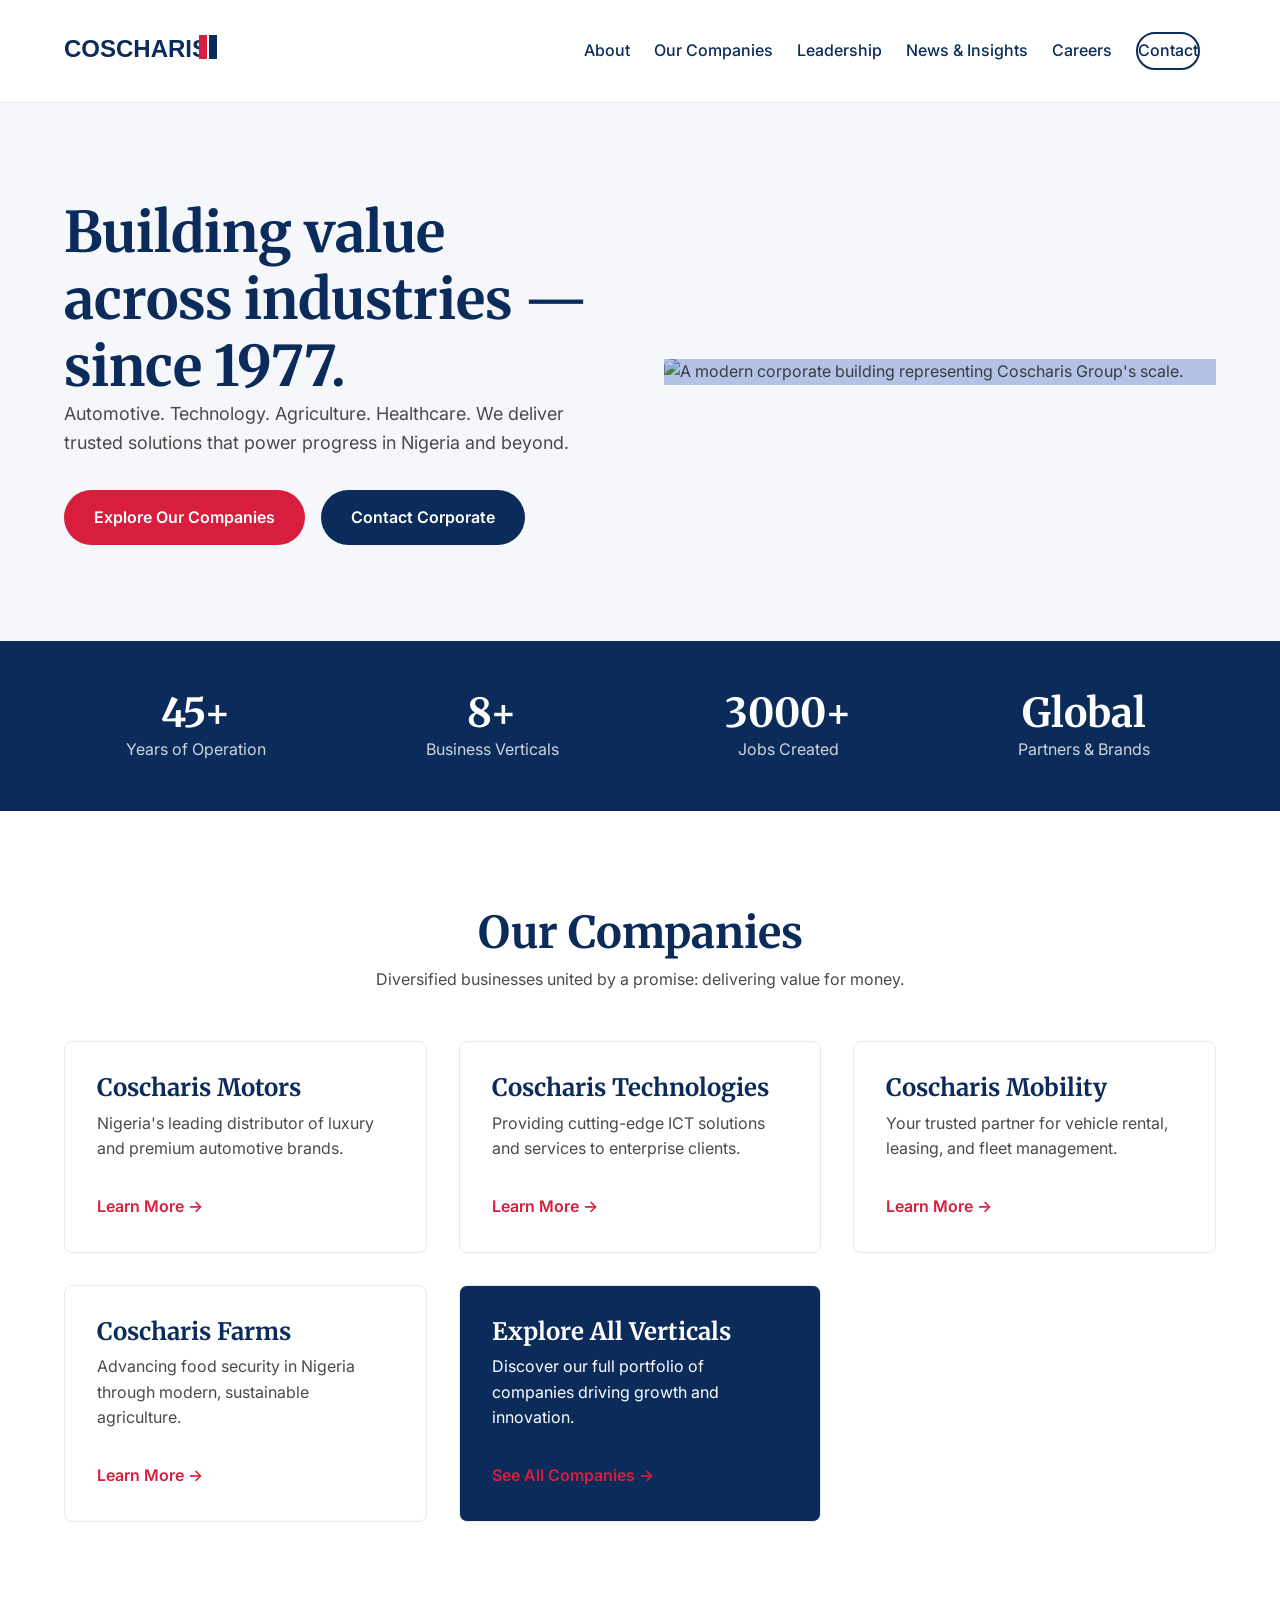
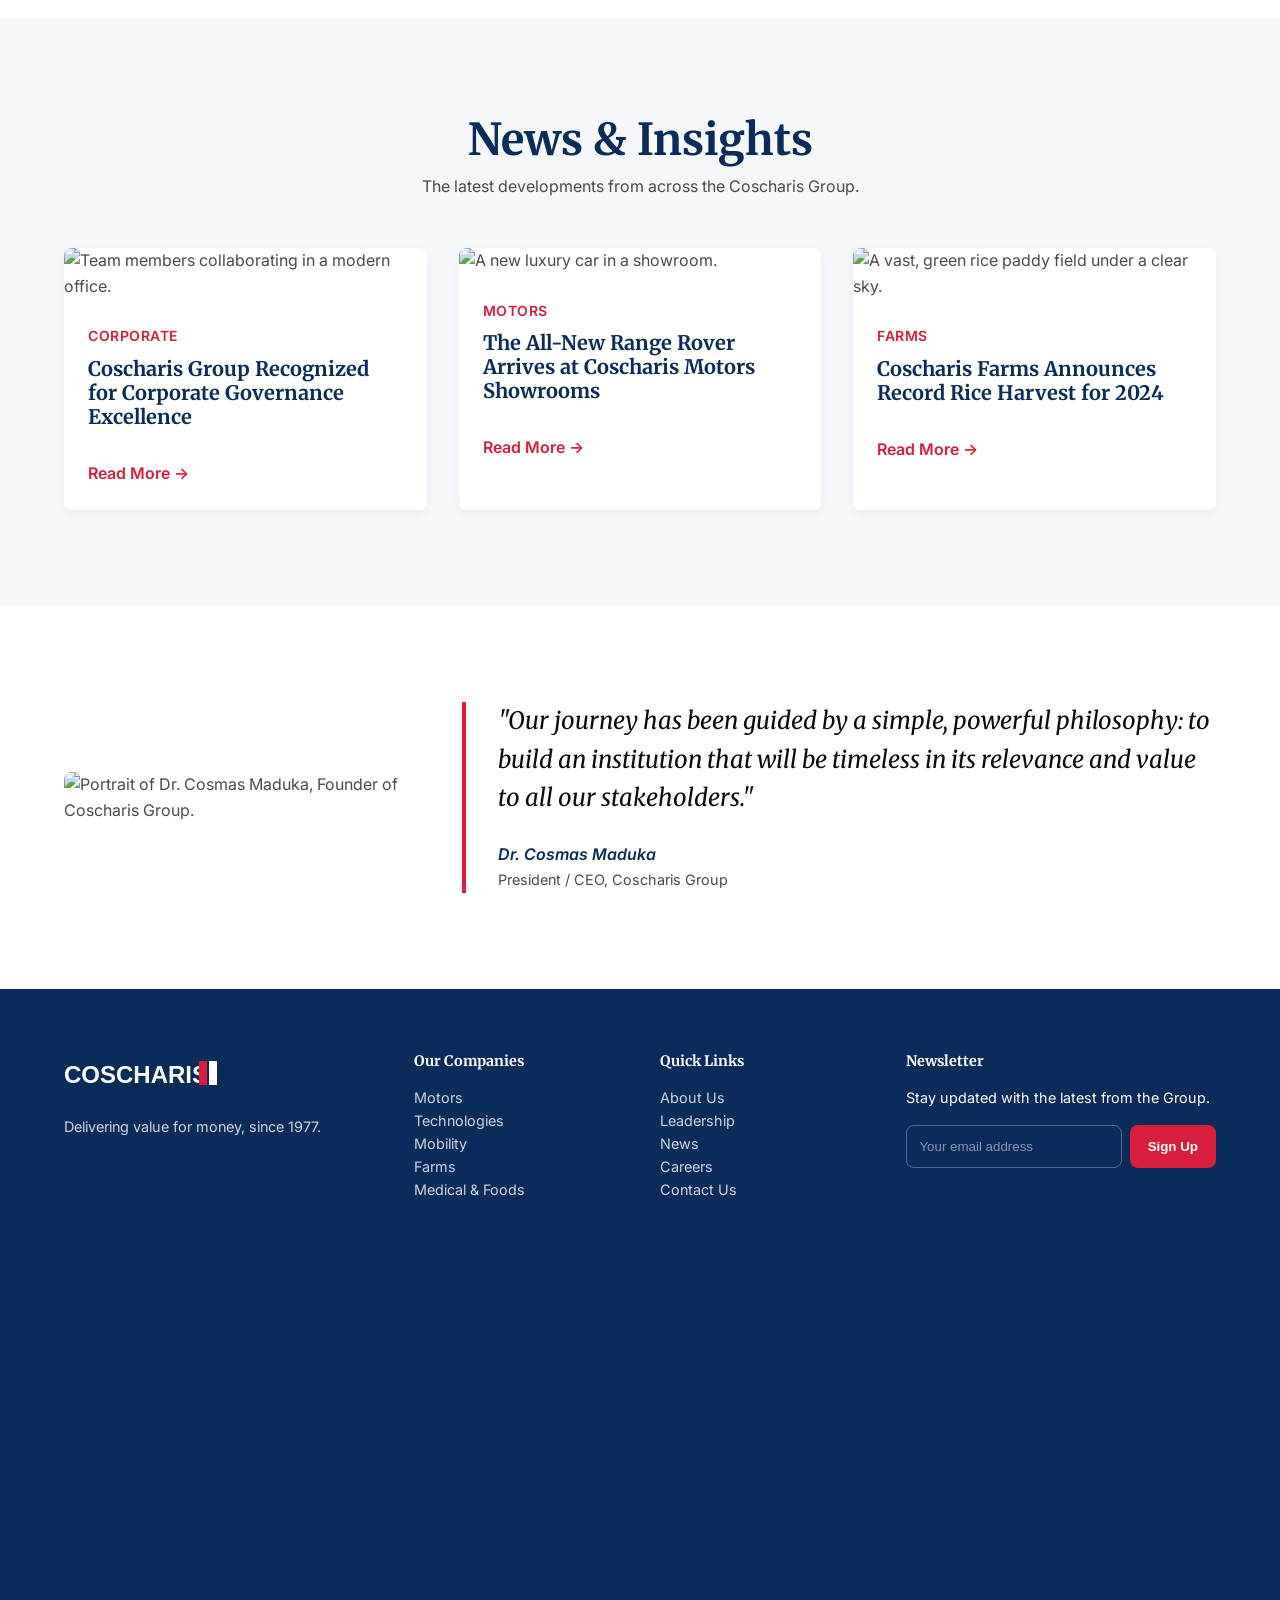
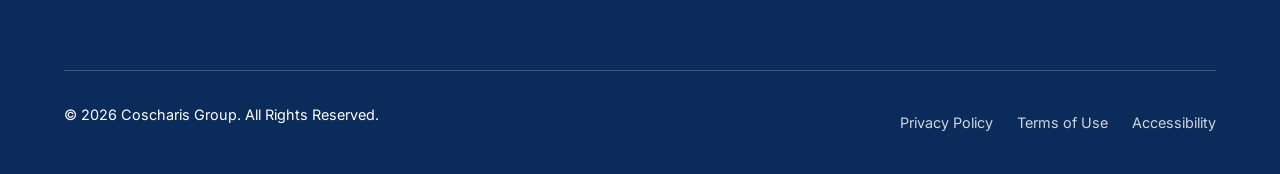
==== index.html @ 1e5e0624 "init" ====
<!DOCTYPE html>
<html lang="en">
<head>
    <meta charset="UTF-8">
    <meta name="viewport" content="width=device-width, initial-scale=1.0">
    <title>Coscharis Group | Value for Money Across Industries</title>
    <meta name="description" content="Coscharis Group is a leading Nigerian conglomerate with diversified interests in Automotive, Technology, Agriculture, and Healthcare, delivering trusted solutions that power progress since 1977.">
    <meta name="keywords" content="Coscharis, Coscharis Group, Nigeria, automotive, technology, agriculture, corporate, Dr. Cosmas Maduka">

    <!-- SEO & Social Media -->
    <meta property="og:title" content="Coscharis Group | Value for Money">
    <meta property="og:description" content="Discover how Coscharis Group powers progress in Nigeria and beyond through its diversified businesses.">
    <meta property="og:image" content="assets/images/social-share-image.jpg">
    <meta property="og:url" content="https://www.coscharisgroup.net">
    <meta name="twitter:card" content="summary_large_image">

    <!-- Fonts -->
    <link rel="preconnect" href="https://fonts.googleapis.com">
    <link rel="preconnect" href="https://fonts.gstatic.com" crossorigin>
    <link href="https://fonts.googleapis.com/css2?family=Merriweather:wght@700&family=Inter:wght@400;500;600&display=swap" rel="stylesheet">

    <!-- Stylesheet -->
    <link rel="stylesheet" href="assets/css/style.css">

    <!-- Favicon -->
    <link rel="icon" href="assets/images/favicon.ico" sizes="any">
    <link rel="icon" href="assets/images/favicon.svg" type="image/svg+xml">

</head>
<body>

    <a href="#main-content" class="skip-link">Skip to main content</a>

    <header class="site-header">
        <div class="container header-container">
            <a href="/" class="logo" aria-label="Coscharis Group Home">
                <!-- In a real project, use an SVG logo -->
                 <svg width="180" height="40" viewBox="0 0 180 40" fill="none" xmlns="http://www.w3.org/2000/svg">
                    <text x="0" y="30" font-family="Arial, sans-serif" font-size="24" font-weight="bold" fill="#0B2B5A">COSCHARIS</text>
                    <rect x="135" y="8" width="8" height="24" fill="#D81E3C"/>
                    <rect x="145" y="8" width="8" height="24" fill="#0B2B5A"/>
                </svg>
            </a>
            <nav class="main-nav" aria-label="Main navigation">
                <button class="menu-toggle" aria-expanded="false" aria-controls="main-nav-list">
                    <span class="sr-only">Menu</span>
                    <span class="hamburger-line"></span>
                    <span class="hamburger-line"></span>
                    <span class="hamburger-line"></span>
                </button>
                <ul id="main-nav-list">
                    <li><a href="about.html">About</a></li>
                    <li><a href="companies.html">Our Companies</a></li>
                    <li><a href="leadership.html">Leadership</a></li>
                    <li><a href="news.html">News & Insights</a></li>
                    <li><a href="careers.html">Careers</a></li>
                    <li><a href="contact.html" class="btn btn-secondary-outline">Contact</a></li>
                </ul>
            </nav>
        </div>
    </header>

    <main id="main-content">

        <!-- 1. Hero Section -->
        <section class="hero">
            <div class="container hero-grid">
                <div class="hero-content">
                    <h1 class="hero-headline">Building value across industries — since 1977.</h1>
                    <p class="hero-subheadline">Automotive. Technology. Agriculture. Healthcare. We deliver trusted solutions that power progress in Nigeria and beyond.</p>
                    <div class="hero-cta-group">
                        <a href="companies.html" class="btn btn-primary">Explore Our Companies</a>
                        <a href="contact.html" class="btn btn-secondary">Contact Corporate</a>
                    </div>
                </div>
                <div class="hero-image-wrapper">
                    <!-- Placeholder for professional photography. Duotone overlay applied via CSS -->
                    <img src="https://i.ibb.co/qL2bynVm/maxresdefault-16.jpg" alt="A modern corporate building representing Coscharis Group's scale.">
                </div>
            </div>
        </section>

        <!-- 2. Trust & Proof Section -->
        <section class="trust-proof">
            <div class="container grid-4-col">
                <div class="fact-item">
                    <h3>45+</h3>
                    <p>Years of Operation</p>
                </div>
                <div class="fact-item">
                    <h3>8+</h3>
                    <p>Business Verticals</p>
                </div>
                <div class="fact-item">
                    <h3>3000+</h3>
                    <p>Jobs Created</p>
                </div>
                <div class="fact-item">
                    <h3>Global</h3>
                    <p>Partners & Brands</p>
                </div>
            </div>
        </section>

        <!-- 3. Companies Overview -->
        <section class="section-padding">
            <div class="container">
                <div class="section-header">
                    <h2>Our Companies</h2>
                    <p>Diversified businesses united by a promise: delivering value for money.</p>
                </div>
                <div class="grid-3-col">
                    <article class="card">
                        <div class="card-content">
                            <h3 class="card-title">Coscharis Motors</h3>
                            <p>Nigeria's leading distributor of luxury and premium automotive brands.</p>
                            <a href="#" class="card-link">Learn More</a>
                        </div>
                    </article>
                    <article class="card">
                        <div class="card-content">
                            <h3 class="card-title">Coscharis Technologies</h3>
                            <p>Providing cutting-edge ICT solutions and services to enterprise clients.</p>
                            <a href="#" class="card-link">Learn More</a>
                        </div>
                    </article>
                    <article class="card">
                        <div class="card-content">
                            <h3 class="card-title">Coscharis Mobility</h3>
                            <p>Your trusted partner for vehicle rental, leasing, and fleet management.</p>
                            <a href="#" class="card-link">Learn More</a>
                        </div>
                    </article>
                    <article class="card">
                        <div class="card-content">
                            <h3 class="card-title">Coscharis Farms</h3>
                            <p>Advancing food security in Nigeria through modern, sustainable agriculture.</p>
                            <a href="#" class="card-link">Learn More</a>
                        </div>
                    </article>
                    <article class="card card-featured">
                        <div class="card-content">
                            <h3 class="card-title">Explore All Verticals</h3>
                            <p>Discover our full portfolio of companies driving growth and innovation.</p>
                            <a href="companies.html" class="card-link">See All Companies</a>
                        </div>
                    </article>
                </div>
            </div>
        </section>

        <!-- 4. Featured News -->
        <section class="section-padding bg-soft-gray">
             <div class="container">
                <div class="section-header">
                    <h2>News & Insights</h2>
                    <p>The latest developments from across the Coscharis Group.</p>
                </div>
                 <div class="grid-3-col">
                     <article class="news-card">
                         <img src="https://images.unsplash.com/photo-1521791136064-7986c2920216?q=80&w=2070&auto=format&fit=crop" alt="Team members collaborating in a modern office." class="news-card-image">
                         <div class="news-card-content">
                             <span class="news-card-category">Corporate</span>
                             <h3 class="news-card-title">Coscharis Group Recognized for Corporate Governance Excellence</h3>
                             <a href="#" class="card-link">Read More</a>
                         </div>
                     </article>
                     <article class="news-card">
                         <img src="https://images.unsplash.com/photo-1605559424843-9e4c228bf1c2?q=80&w=1964&auto=format&fit=crop" alt="A new luxury car in a showroom." class="news-card-image">
                         <div class="news-card-content">
                             <span class="news-card-category">Motors</span>
                             <h3 class="news-card-title">The All-New Range Rover Arrives at Coscharis Motors Showrooms</h3>
                             <a href="#" class="card-link">Read More</a>
                         </div>
                     </article>
                     <article class="news-card">
                         <img src="https://images.unsplash.com/photo-1518186213361-b18a38527345?q=80&w=2070&auto=format&fit=crop" alt="A vast, green rice paddy field under a clear sky." class="news-card-image">
                         <div class="news-card-content">
                             <span class="news-card-category">Farms</span>
                             <h3 class="news-card-title">Coscharis Farms Announces Record Rice Harvest for 2024</h3>
                             <a href="#" class="card-link">Read More</a>
                         </div>
                     </article>
                 </div>
            </div>
        </section>

        <!-- 5. Leadership Highlight -->
        <section class="section-padding">
            <div class="container leadership-highlight-grid">
                <div class="leadership-image-wrapper">
                    <img src="https://i.ibb.co/0R28PCZX/Cosmas-Maduka.jpg" alt="Portrait of Dr. Cosmas Maduka, Founder of Coscharis Group.">
                </div>
                <div class="leadership-quote">
                    <blockquote>
                        <p>"Our journey has been guided by a simple, powerful philosophy: to build an institution that will be timeless in its relevance and value to all our stakeholders."</p>
                        <footer>
                            <cite>Dr. Cosmas Maduka</cite>
                            <span>President / CEO, Coscharis Group</span>
                        </footer>
                    </blockquote>
                </div>
            </div>
        </section>

    </main>

    <footer class="site-footer-main">
        <div class="container">
            <div class="footer-grid">
                <div class="footer-col footer-col-brand">
                    <!-- Use white logo SVG here -->
                    <svg width="180" height="40" viewBox="0 0 180 40" fill="none" xmlns="http://www.w3.org/2000/svg">
                       <text x="0" y="30" font-family="Arial, sans-serif" font-size="24" font-weight="bold" fill="white">COSCHARIS</text>
                       <rect x="135" y="8" width="8" height="24" fill="#D81E3C"/>
                       <rect x="145" y="8" width="8" height="24" fill="white"/>
                    </svg>
                    <p>Delivering value for money, since 1977.</p>
                    <div class="social-links">
                        <a href="#" aria-label="LinkedIn"><svg>...</svg></a>
                        <a href="#" aria-label="Twitter"><svg>...</svg></a>
                        <a href="#" aria-label="Facebook"><svg>...</svg></a>
                    </div>
                </div>
                <div class="footer-col">
                    <h4>Our Companies</h4>
                    <ul>
                        <li><a href="#">Motors</a></li>
                        <li><a href="#">Technologies</a></li>
                        <li><a href="#">Mobility</a></li>
                        <li><a href="#">Farms</a></li>
                        <li><a href="#">Medical & Foods</a></li>
                    </ul>
                </div>
                <div class="footer-col">
                    <h4>Quick Links</h4>
                    <ul>
                        <li><a href="about.html">About Us</a></li>
                        <li><a href="leadership.html">Leadership</a></li>
                        <li><a href="news.html">News</a></li>
                        <li><a href="careers.html">Careers</a></li>
                        <li><a href="contact.html">Contact Us</a></li>
                    </ul>
                </div>
                <div class="footer-col">
                    <h4>Newsletter</h4>
                    <p>Stay updated with the latest from the Group.</p>
                    <form class="newsletter-form">
                        <label for="email-signup" class="sr-only">Email Address</label>
                        <input type="email" id="email-signup" placeholder="Your email address" required>
                        <button type="submit" class="btn btn-primary">Sign Up</button>
                    </form>
                </div>
            </div>
            <div class="footer-bottom">
                <p>&copy; <span id="year"></span> Coscharis Group. All Rights Reserved.</p>
                <ul>
                    <li><a href="#">Privacy Policy</a></li>
                    <li><a href="#">Terms of Use</a></li>
                    <li><a href="#">Accessibility</a></li>
                </ul>
            </div>
        </div>
    </footer>

    <script src="assets/js/main.js"></script>
</body>
</html>
---- assets/css/style.css ----
/*
 * Coscharis Group - Main Stylesheet
 * ---------------------------------
 *  1. Root & Variables
 *  2. Base & Typography
 *  3. Utility Classes
 *  4. Header & Navigation
 *  5. Hero Section
 *  6. Component Styles (Cards, Buttons, Forms)
 *  7. Page Sections
 *  8. Footer
 *  9. Accessibility & Animations
 * 10. Responsive Media Queries
*/

/* 1. Root & Variables */
:root {
    --color-navy: #0B2B5A;
    --color-royal-blue: #1E4DB7;
    --color-accent-red: #D81E3C;
    --color-dark: #0A0A0A;
    --color-body-text: #4A4A4A;
    --color-light: #FFFFFF;
    --color-soft-gray: #F5F7FA;
    --color-border: #EAEAEA;

    --font-heading: 'Merriweather', serif;
    --font-body: 'Inter', sans-serif;

    --container-width: 1200px;
    --spacing-unit: 1rem; /* 16px */
    
    --shadow-soft: 0 4px 12px rgba(0, 0, 0, 0.05);
    --shadow-lift: 0 8px 20px rgba(0, 0, 0, 0.1);
    --border-radius: 8px;
    --transition-fast: 200ms ease-in-out;
}

/* 2. Base & Typography */
*, *::before, *::after {
    box-sizing: border-box;
    margin: 0;
    padding: 0;
}

html {
    scroll-behavior: smooth;
    font-size: 100%; /* 16px */
}

body {
    font-family: var(--font-body);
    color: var(--color-body-text);
    background-color: var(--color-light);
    line-height: 1.6;
    -webkit-font-smoothing: antialiased;
    -moz-osx-font-smoothing: grayscale;
}

h1, h2, h3, h4, h5, h6 {
    font-family: var(--font-heading);
    color: var(--color-navy);
    line-height: 1.2;
    font-weight: 700;
}

h1 { font-size: clamp(2.5rem, 5vw, 3.5rem); } /* Responsive font size */
h2 { font-size: clamp(2rem, 4vw, 2.75rem); }
h3 { font-size: clamp(1.25rem, 3vw, 1.5rem); }

p { margin-bottom: var(--spacing-unit); }
a { color: var(--color-royal-blue); text-decoration: none; transition: color var(--transition-fast); }
a:hover { color: var(--color-accent-red); }
ul { list-style: none; }

/* 3. Utility Classes */
.container {
    width: 100%;
    max-width: var(--container-width);
    margin-left: auto;
    margin-right: auto;
    padding: 0 calc(var(--spacing-unit) * 1.5);
}
.sr-only {
    position: absolute;
    width: 1px;
    height: 1px;
    padding: 0;
    margin: -1px;
    overflow: hidden;
    clip: rect(0, 0, 0, 0);
    white-space: nowrap;
    border-width: 0;
}
.skip-link {
    position: absolute;
    top: -100px;
    left: 0;
    background: var(--color-navy);
    color: white;
    padding: 1rem;
    z-index: 1000;
    transition: top 0.3s;
}
.skip-link:focus {
    top: 0;
}
.section-padding { padding: clamp(4rem, 8vw, 6rem) 0; }
.bg-soft-gray { background-color: var(--color-soft-gray); }

.grid-2-col { display: grid; grid-template-columns: 1fr; gap: 2rem; }
.grid-3-col { display: grid; grid-template-columns: 1fr; gap: 2rem; }
.grid-4-col { display: grid; grid-template-columns: repeat(2, 1fr); gap: 2rem; }

@media (min-width: 768px) {
    .grid-2-col { grid-template-columns: repeat(2, 1fr); }
    .grid-3-col { grid-template-columns: repeat(3, 1fr); }
    .grid-4-col { grid-template-columns: repeat(4, 1fr); }
}


/* 4. Header & Navigation */
.site-header {
    background-color: var(--color-light);
    padding: var(--spacing-unit) 0;
    border-bottom: 1px solid var(--color-border);
    position: sticky;
    top: 0;
    z-index: 999;
}
.header-container {
    display: flex;
    justify-content: space-between;
    align-items: center;
}
.logo svg text { fill: var(--color-navy); }

.main-nav ul {
    display: none;
    flex-direction: column;
    position: absolute;
    top: 100%;
    left: 0;
    width: 100%;
    background-color: var(--color-light);
    border-bottom: 1px solid var(--color-border);
    padding: var(--spacing-unit);
}
.main-nav.nav-active ul { display: flex; }
.main-nav li { margin: 0.5rem 0; }
.main-nav a {
    font-weight: 500;
    color: var(--color-navy);
    padding: 0.5rem;
    display: block;
}
.menu-toggle {
    background: none;
    border: none;
    cursor: pointer;
    display: flex;
    flex-direction: column;
    gap: 5px;
    padding: 0.5rem;
}
.hamburger-line {
    width: 25px;
    height: 3px;
    background-color: var(--color-navy);
    transition: transform 0.3s, opacity 0.3s;
}

/* 5. Hero Section */
.hero {
    background-color: var(--color-soft-gray);
    padding: clamp(3rem, 10vw, 6rem) 0;
    overflow: hidden;
}
.hero-grid {
    display: grid;
    grid-template-columns: 1fr;
    gap: 3rem;
    align-items: center;
}
.hero-subheadline {
    font-size: 1.125rem;
    max-width: 55ch; /* Good line length for readability */
}
.hero-cta-group {
    margin-top: 2rem;
    display: flex;
    flex-wrap: wrap;
    gap: 1rem;
}
.hero-image-wrapper {
    position: relative;
}
.hero-image-wrapper::before { /* Duotone Overlay */
    content: '';
    position: absolute;
    top: 0; left: 0; right: 0; bottom: 0;
    background-color: var(--color-royal-blue);
    mix-blend-mode: multiply;
    opacity: 0.3;
}
.hero-image-wrapper img {
    width: 100%;
    height: auto;
    display: block;
    object-fit: cover;
    border-radius: var(--border-radius);
}

/* 6. Component Styles */
.btn {
    display: inline-block;
    padding: 0.8rem 1.75rem;
    border-radius: 50px; /* Pill shape */
    font-weight: 600;
    text-align: center;
    border: 2px solid transparent;
    transition: all var(--transition-fast);
}
.btn-primary {
    background-color: var(--color-accent-red);
    color: var(--color-light);
}
.btn-primary:hover {
    background-color: #b0122a;
    transform: translateY(-2px);
}
.btn-secondary {
    background-color: var(--color-navy);
    color: var(--color-light);
}
.btn-secondary:hover {
    background-color: var(--color-royal-blue);
    transform: translateY(-2px);
}
.btn-secondary-outline {
    border-color: var(--color-navy);
    color: var(--color-navy);
}
.btn-secondary-outline:hover {
    background-color: var(--color-navy);
    color: var(--color-light);
}

/* Cards */
.card {
    background: var(--color-light);
    border: 1px solid var(--color-border);
    border-radius: var(--border-radius);
    overflow: hidden;
    transition: transform var(--transition-fast), box-shadow var(--transition-fast);
}
.card:hover {
    transform: translateY(-5px);
    box-shadow: var(--shadow-lift);
}
.card-content { padding: 2rem; }
.card-title { margin-bottom: 0.5rem; }
.card-link {
    display: inline-block;
    margin-top: 1rem;
    font-weight: 600;
    color: var(--color-accent-red);
}
.card-link::after { content: ' →'; }
.card-featured {
    background-color: var(--color-navy);
    color: var(--color-light);
}
.card-featured .card-title, .card-featured .card-link { color: var(--color-light); }
.card-featured .card-link { color: var(--color-accent-red); }

/* News Card */
.news-card {
    background: var(--color-light);
    border-radius: var(--border-radius);
    box-shadow: var(--shadow-soft);
    overflow: hidden;
    transition: transform var(--transition-fast), box-shadow var(--transition-fast);
}
.news-card:hover {
    transform: translateY(-5px);
    box-shadow: var(--shadow-lift);
}
.news-card-image { width: 100%; height: 200px; object-fit: cover; }
.news-card-content { padding: 1.5rem; }
.news-card-category {
    font-size: 0.875rem;
    font-weight: 600;
    color: var(--color-accent-red);
    text-transform: uppercase;
    letter-spacing: 0.5px;
}
.news-card-title {
    font-size: 1.25rem;
    margin-top: 0.5rem;
    margin-bottom: 1rem;
}

/* 7. Page Sections */
.trust-proof {
    background-color: var(--color-navy);
    color: var(--color-light);
    padding: 3rem 0;
    text-align: center;
}
.fact-item h3 {
    font-size: 2.5rem;
    color: var(--color-light);
}
.fact-item p {
    font-size: 1rem;
    margin: 0;
    opacity: 0.8;
}

.section-header {
    text-align: center;
    margin-bottom: 3rem;
}
.section-header h2 { margin-bottom: 0.5rem; }
.section-header p { max-width: 60ch; margin-left: auto; margin-right: auto; }

.leadership-highlight-grid {
    display: grid;
    grid-template-columns: 1fr;
    gap: 3rem;
    align-items: center;
}
.leadership-image-wrapper img {
    width: 100%;
    border-radius: var(--border-radius);
    max-width: 400px;
    margin: 0 auto;
    display: block;
}
.leadership-quote blockquote {
    border-left: 4px solid var(--color-accent-red);
    padding-left: 2rem;
    font-style: italic;
}
.leadership-quote p {
    font-size: 1.5rem;
    font-family: var(--font-heading);
    color: var(--color-dark);
    margin-bottom: 1.5rem;
}
.leadership-quote footer {
    font-style: normal;
}
.leadership-quote cite {
    font-weight: 600;
    color: var(--color-navy);
    display: block;
}
.leadership-quote span {
    font-size: 0.9rem;
}


/* 8. Footer */
.site-footer-main {
    background-color: var(--color-navy);
    color: var(--color-light);
    padding: 4rem 0 2rem;
    font-size: 0.9rem;
}
.site-footer-main a { color: var(--color-light); opacity: 0.8; }
.site-footer-main a:hover { opacity: 1; color: var(--color-accent-red); }
.site-footer-main h4 { color: var(--color-light); margin-bottom: 1rem; }
.footer-grid {
    display: grid;
    grid-template-columns: 1fr;
    gap: 2.5rem;
    padding-bottom: 3rem;
    border-bottom: 1px solid rgba(255,255,255,0.2);
}
.footer-col-brand p { opacity: 0.8; margin-top: 1rem; }
.newsletter-form { display: flex; gap: 0.5rem; }
.newsletter-form input {
    flex-grow: 1;
    padding: 0.75rem;
    border: 1px solid rgba(255,255,255,0.3);
    background: transparent;
    color: var(--color-light);
    border-radius: var(--border-radius);
}
.newsletter-form input::placeholder { color: rgba(255,255,255,0.5); }
.newsletter-form .btn { padding: 0.75rem 1rem; border-radius: var(--border-radius); }
.footer-bottom {
    display: flex;
    flex-direction: column;
    align-items: center;
    text-align: center;
    padding-top: 2rem;
    gap: 1rem;
}
.footer-bottom ul { display: flex; gap: 1.5rem; }

/* 7.5 Subpage & Companies Page Styles (NEW) */
.hero-subpage {
    background-color: var(--color-soft-gray);
    padding: clamp(3rem, 6vw, 4rem) 0;
    text-align: center;
    border-bottom: 1px solid var(--color-border);
}
.hero-subpage h1 {
    color: var(--color-navy);
}
.hero-subpage .subpage-intro {
    font-size: 1.125rem;
    color: var(--color-body-text);
    max-width: 65ch;
    margin: 1rem auto 0;
}

.main-nav a[aria-current="page"] {
    font-weight: 700;
    color: var(--color-accent-red);
    border-bottom: 2px solid var(--color-accent-red);
}

.companies-grid {
    display: grid;
    grid-template-columns: 1fr;
    gap: 2rem;
}

.company-card {
    position: relative;
    display: flex;
    flex-direction: column;
    justify-content: flex-end; /* Aligns content to the bottom */
    min-height: 400px;
    padding: 2rem;
    border-radius: var(--border-radius);
    background-size: cover;
    background-position: center;
    overflow: hidden;
    color: var(--color-light);
    box-shadow: var(--shadow-soft);
    transition: transform var(--transition-fast), box-shadow var(--transition-fast);
}

.company-card:hover {
    transform: translateY(-8px);
    box-shadow: var(--shadow-lift);
}

/* Gradient overlay for text readability */
.company-card::before {
    content: '';
    position: absolute;
    top: 0;
    left: 0;
    right: 0;
    bottom: 0;
    background: linear-gradient(180deg, rgba(11, 43, 90, 0.1) 0%, rgba(11, 43, 90, 0.85) 100%);
    transition: background var(--transition-fast);
}

.company-card:hover::before {
    background: linear-gradient(180deg, rgba(11, 43, 90, 0) 0%, rgba(11, 43, 90, 0.9) 100%);
}

/* This makes the entire card a clickable link for accessibility and UX */
.company-card-link-overlay {
    position: static;
    color: inherit;
    text-decoration: none;
}
.company-card-link-overlay::after {
    content: '';
    position: absolute;
    top: 0; left: 0; right: 0; bottom: 0;
    cursor: pointer;
}

.company-card-content {
    position: relative; /* To ensure it's above the overlay */
    z-index: 2;
}

.company-card h3 {
    color: var(--color-light);
    font-size: clamp(1.5rem, 3vw, 1.75rem);
}

.company-card p {
    margin-bottom: 1.5rem;
    opacity: 0.9;
}

.company-card .card-link {
    color: var(--color-light);
    font-weight: 600;
    text-decoration: underline;
    text-decoration-color: var(--color-accent-red);
    text-underline-offset: 4px;
}
.company-card:hover .card-link {
    color: var(--color-accent-red);
    text-decoration-color: var(--color-light);
}

.grid-2-col-asymmetric {
    display: grid;
    grid-template-columns: 1fr;
    gap: 3rem;
    align-items: center;
}

.profile-image-feature img {
    width: 100%;
    height: auto;
    display: block;
    border-radius: var(--border-radius);
    box-shadow: var(--shadow-soft);
}

.profile-text h2 {
    margin-bottom: 1.5rem;
}

.profile-text p {
    font-size: 1.1rem;
    line-height: 1.7;
}

/* Vision & Mission Section */
.vision-mission-grid {
    display: grid;
    grid-template-columns: 1fr;
    gap: 3rem;
}

.vision-mission-item {
    text-align: center;
}

.vm-icon {
    display: inline-flex;
    justify-content: center;
    align-items: center;
    width: 80px;
    height: 80px;
    background-color: var(--color-light);
    border-radius: 50%;
    margin-bottom: 1.5rem;
    box-shadow: var(--shadow-soft);
}

.vm-icon svg {
    color: var(--color-accent-red);
    width: 40px;
    height: 40px;
}

.vision-mission-item h3 {
    margin-bottom: 0.5rem;
}

/* Brand Promise Block */
.brand-promise-block {
    text-align: center;
    max-width: 800px;
    margin: 0 auto;
    padding: 3rem;
    background-color: var(--color-navy);
    color: var(--color-light);
    border-radius: var(--border-radius);
}

.brand-promise-block h2 {
    color: var(--color-light);
    opacity: 0.8;
}

.brand-promise-block blockquote {
    font-family: var(--font-heading);
    font-size: clamp(2.5rem, 5vw, 4rem);
    color: var(--color-light);
    margin: 1rem 0 2rem;
    line-height: 1.1;
    border: none;
    padding: 0;
}

.brand-promise-block p {
    font-size: 1.1rem;
    opacity: 0.9;
    margin: 0;
}

.contact-grid {
    display: grid;
    grid-template-columns: 1fr;
    gap: 4rem;
}

.contact-details h2, .contact-form-wrapper h2 {
    margin-bottom: 1.5rem;
}
.contact-details p {
    margin-bottom: 1rem;
}

/* Subsidiary Selector & Info Blocks */
.subsidiary-info {
    display: none; /* Hidden by default */
    padding: 1.5rem;
    margin-top: 1.5rem;
    border: 1px solid var(--color-border);
    border-radius: var(--border-radius);
    background-color: var(--color-soft-gray);
}
.subsidiary-info.active {
    display: block; /* Shown when active */
}
.subsidiary-info h3 {
    margin-top: 0;
    margin-bottom: 1rem;
}
.subsidiary-info p {
    margin-bottom: 0.5rem;
}
.subsidiary-info p:last-child {
    margin-bottom: 0;
}

/* Form Styling */
.form-group {
    margin-bottom: 1.5rem;
}
.form-control {
    width: 100%;
    padding: 0.8rem 1rem;
    border: 1px solid #ccc;
    border-radius: var(--border-radius);
    font-size: 1rem;
    font-family: var(--font-body);
    transition: border-color var(--transition-fast), box-shadow var(--transition-fast);
}
.form-control:focus {
    border-color: var(--color-royal-blue);
    box-shadow: 0 0 0 3px rgba(30, 77, 183, 0.2);
    outline: none;
}
.contact-form label {
    display: block;
    font-weight: 500;
    margin-bottom: 0.5rem;
    color: var(--color-navy);
}
.btn-full {
    width: 100%;
}

/* Honeypot field for spam protection */
.honeypot {
    position: absolute;
    left: -5000px;
    visibility: hidden;
}

/* Form Status Message */
.form-status-message {
    margin-bottom: 1rem;
    padding: 1rem;
    border-radius: var(--border-radius);
    display: none; /* Hidden by default */
}
.form-status-message.success {
    display: block;
    background-color: #e6f9f0;
    color: #0d6837;
    border: 1px solid #b7e4ca;
}
.form-status-message.error {
    display: block;
    background-color: #fdecea;
    color: #a31623;
    border: 1px solid #f8c9cf;
}


/* Map Embed */
.map-embed {
    margin-top: 2.5rem;
    border-radius: var(--border-radius);
    overflow: hidden;
    position: relative;
    width: 100%;
    height: 350px;
}
.map-embed iframe {
    position: absolute;
    top: 0;
    left: 0;
    width: 100%;
    height: 100%;
}

.founder-highlight .profile-text {
    align-self: center;
}
.founder-highlight .profile-image-feature img {
    max-width: 450px;
    margin: 0 auto;
    display: block;
}

/* Reusable Title Span */
.leadership-title {
    display: block;
    font-weight: 600;
    color: var(--color-accent-red);
    margin-bottom: 0.25rem;
    font-size: 0.9rem;
    text-transform: uppercase;
    letter-spacing: 0.5px;
}

/* Leadership Grid */
.leadership-grid {
    display: grid;
    grid-template-columns: 1fr;
    gap: 2rem;
}

/* Leadership Profile Card */
.leadership-card {
    background: var(--color-light);
    border-radius: var(--border-radius);
    box-shadow: var(--shadow-soft);
    text-align: center;
    overflow: hidden;
    transition: transform var(--transition-fast), box-shadow var(--transition-fast);
}
.leadership-card:hover {
    transform: translateY(-5px);
    box-shadow: var(--shadow-lift);
}
.leadership-card-photo {
    width: 100%;
    height: 280px;
    object-fit: cover;
    object-position: center top; /* Good for portraits */
}
.leadership-card-info {
    padding: 1.5rem;
}
.leadership-card-info h3 {
    margin: 0.5rem 0 0.25rem;
}
.leadership-card-info p {
    font-size: 0.95rem;
    color: var(--color-body-text);
    margin-top: 1rem;
    margin-bottom: 0;
}
.leadership-card-social {
    display: inline-block;
    margin-top: 1rem;
    color: var(--color-navy);
}
.leadership-card-social:hover {
    color: var(--color-royal-blue);
}

/* Governance CTA Block */
.governance-cta {
    text-align: center;
    padding: 3rem;
    border: 1px solid var(--color-border);
    border-radius: var(--border-radius);
    max-width: 800px;
    margin: 0 auto;
}
.governance-cta h3 {
    margin-bottom: 1rem;
}
.governance-cta .btn {
    margin-top: 1.5rem;
}

.news-grid {
    display: grid;
    grid-template-columns: 1fr;
    gap: 2rem;
}

/* Featured Article Style */
.featured-article {
    /* The featured article will span full width on mobile and top of the grid on desktop */
}
.featured-article .news-card-image {
    height: 350px; /* Taller image for featured post */
}
.featured-article .news-card-title {
    font-size: clamp(1.5rem, 4vw, 2rem);
}
.news-card-excerpt {
    display: none; /* Hidden on normal cards */
    margin-top: 1rem;
    color: var(--color-body-text);
}
.featured-article .news-card-excerpt {
    display: block; /* Shown only on featured card */
}

/* Make news cards visible or hidden for filtering */
.news-card.hidden {
    display: none;
}

/* 9. Accessibility & Animations */
:focus-visible {
    outline: 3px solid var(--color-royal-blue);
    outline-offset: 3px;
    border-radius: 2px;
}
@media (prefers-reduced-motion: reduce) {
  *, *::before, *::after {
    animation-duration: 0.01ms !important;
    animation-iteration-count: 1 !important;
    transition-duration: 0.01ms !important;
    scroll-behavior: auto !important;
  }
}

/* 10. Responsive Media Queries */
@media (min-width: 768px) {
    .menu-toggle { display: none; }
    .main-nav ul {
        display: flex;
        flex-direction: row;
        position: static;
        width: auto;
        background: none;
        border: none;
        gap: 1.5rem;
        align-items: center;
    }
    .main-nav li { margin: 0; }
    .main-nav a { padding: 0.25rem 0; }
    
    .hero-grid { grid-template-columns: 1fr 1fr; }
    .leadership-highlight-grid { grid-template-columns: 350px 1fr; }
    .footer-grid { grid-template-columns: 2fr repeat(3, 1fr); }
    .footer-bottom { flex-direction: row; justify-content: space-between; }
}

@media (min-width: 1024px) {
    .grid-3-col { grid-template-columns: repeat(3, 1fr); }
    .footer-grid { grid-template-columns: 1.5fr 1fr 1fr 1.5fr; }
}

@media (min-width: 768px) {
    /* ... (existing styles) ... */
    .companies-grid {
        grid-template-columns: repeat(2, 1fr);
    }
    .main-nav a[aria-current="page"] {
        padding-bottom: 0.5rem;
    }
}

@media (min-width: 1024px) {
    /* ... (existing styles) ... */
    .companies-grid {
        grid-template-columns: repeat(3, 1fr);
    }
}

@media (min-width: 768px) {
    /* ... (existing styles) ... */
    .grid-2-col-asymmetric {
        grid-template-columns: 2fr 3fr; /* Asymmetric ratio */
    }
    
    .vision-mission-grid {
        grid-template-columns: repeat(2, 1fr);
        gap: 4rem;
    }
}

@media (min-width: 992px) { /* Use a larger breakpoint for this layout */
    /* ... (existing styles in other breakpoints) ... */
    .contact-grid {
        grid-template-columns: 1fr 1fr;
        gap: 5rem;
    }
}

@media (min-width: 576px) {
    .leadership-grid {
        grid-template-columns: repeat(2, 1fr);
    }
}


@media (min-width: 992px) {
    /* ... (existing styles) ... */
    .leadership-grid {
        grid-template-columns: repeat(3, 1fr);
    }
}

@media (min-width: 768px) {
    /* ... (existing styles) ... */

    .news-grid {
        grid-template-columns: repeat(2, 1fr);
    }
    .featured-article {
        grid-column: 1 / -1; /* Span full width of the grid */
        display: grid;
        grid-template-columns: 1fr 1fr; /* Image left, text right */
        gap: 2rem;
        align-items: center;
    }
    .featured-article .news-card-image {
        height: 100%;
        min-height: 400px;
    }
}

@media (min-width: 1024px) {
    /* ... (existing styles) ... */
    .news-grid {
        grid-template-columns: repeat(3, 1fr);
    }
}
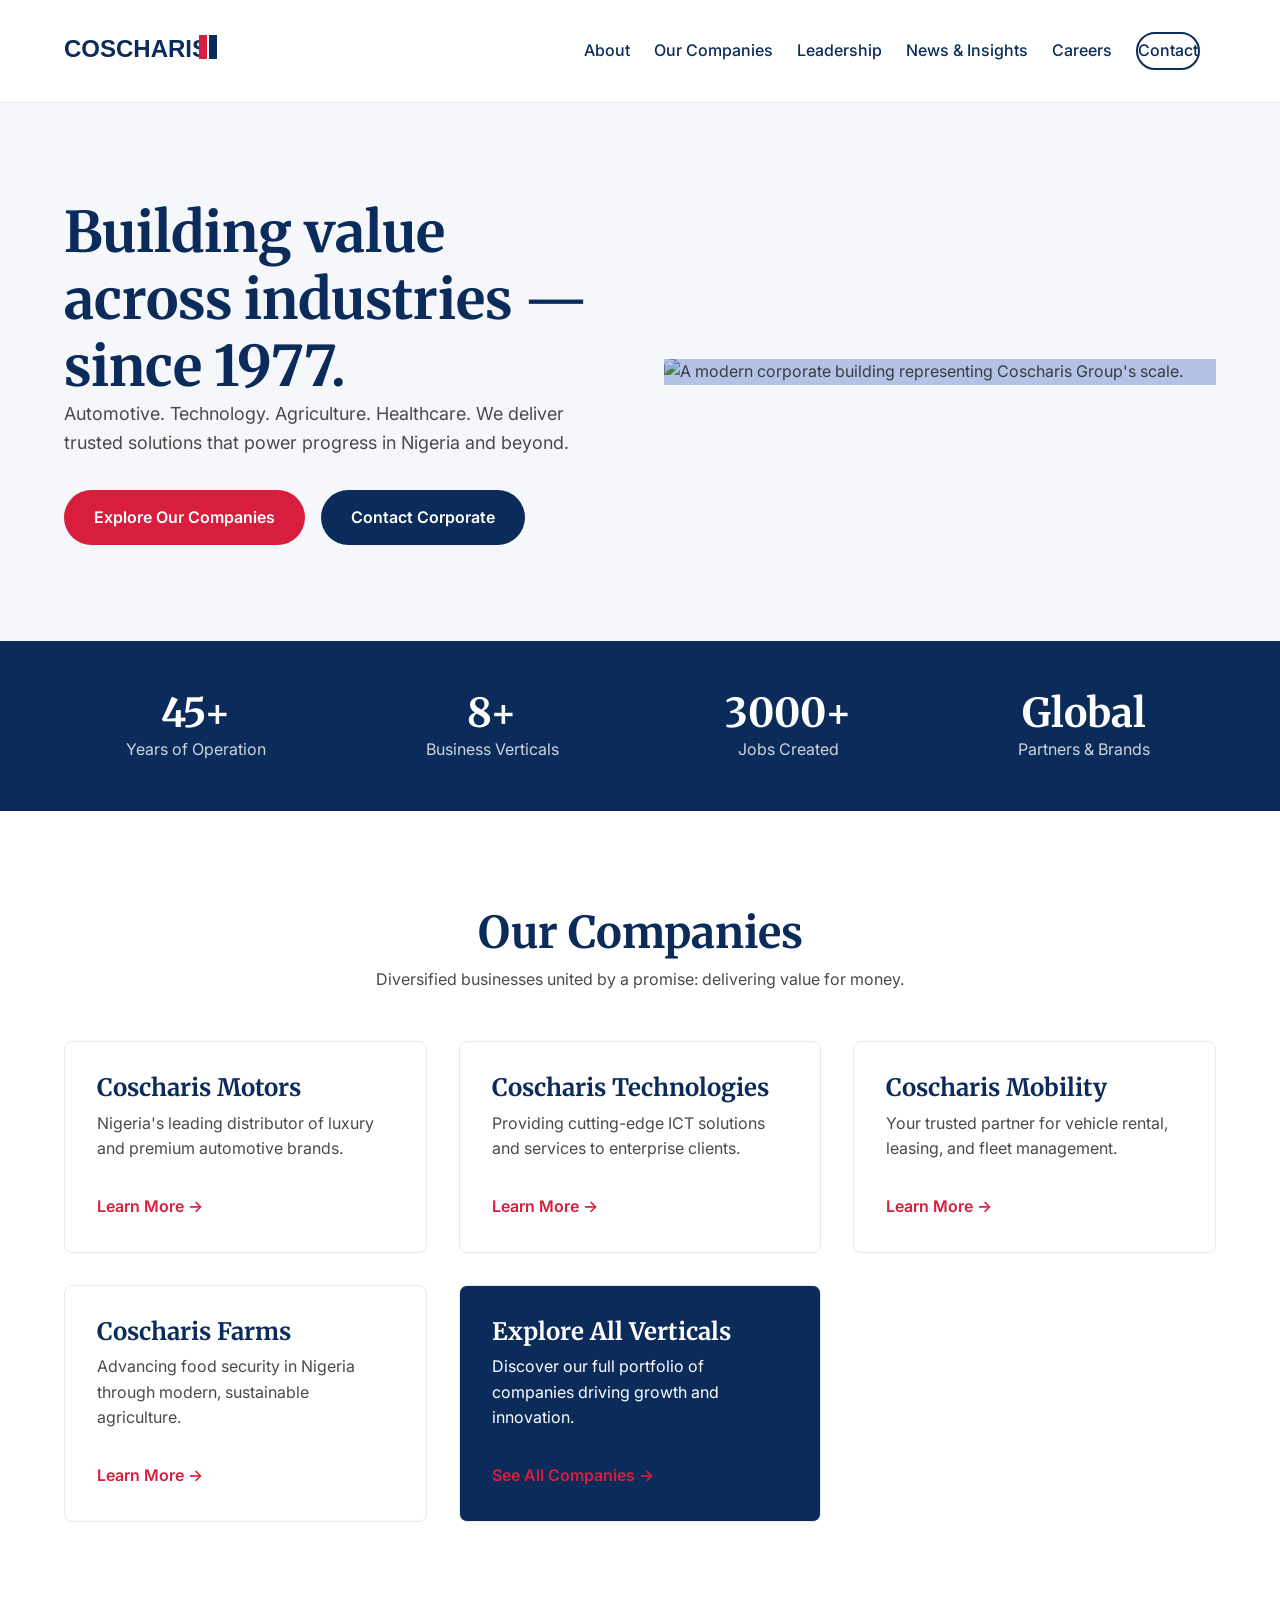
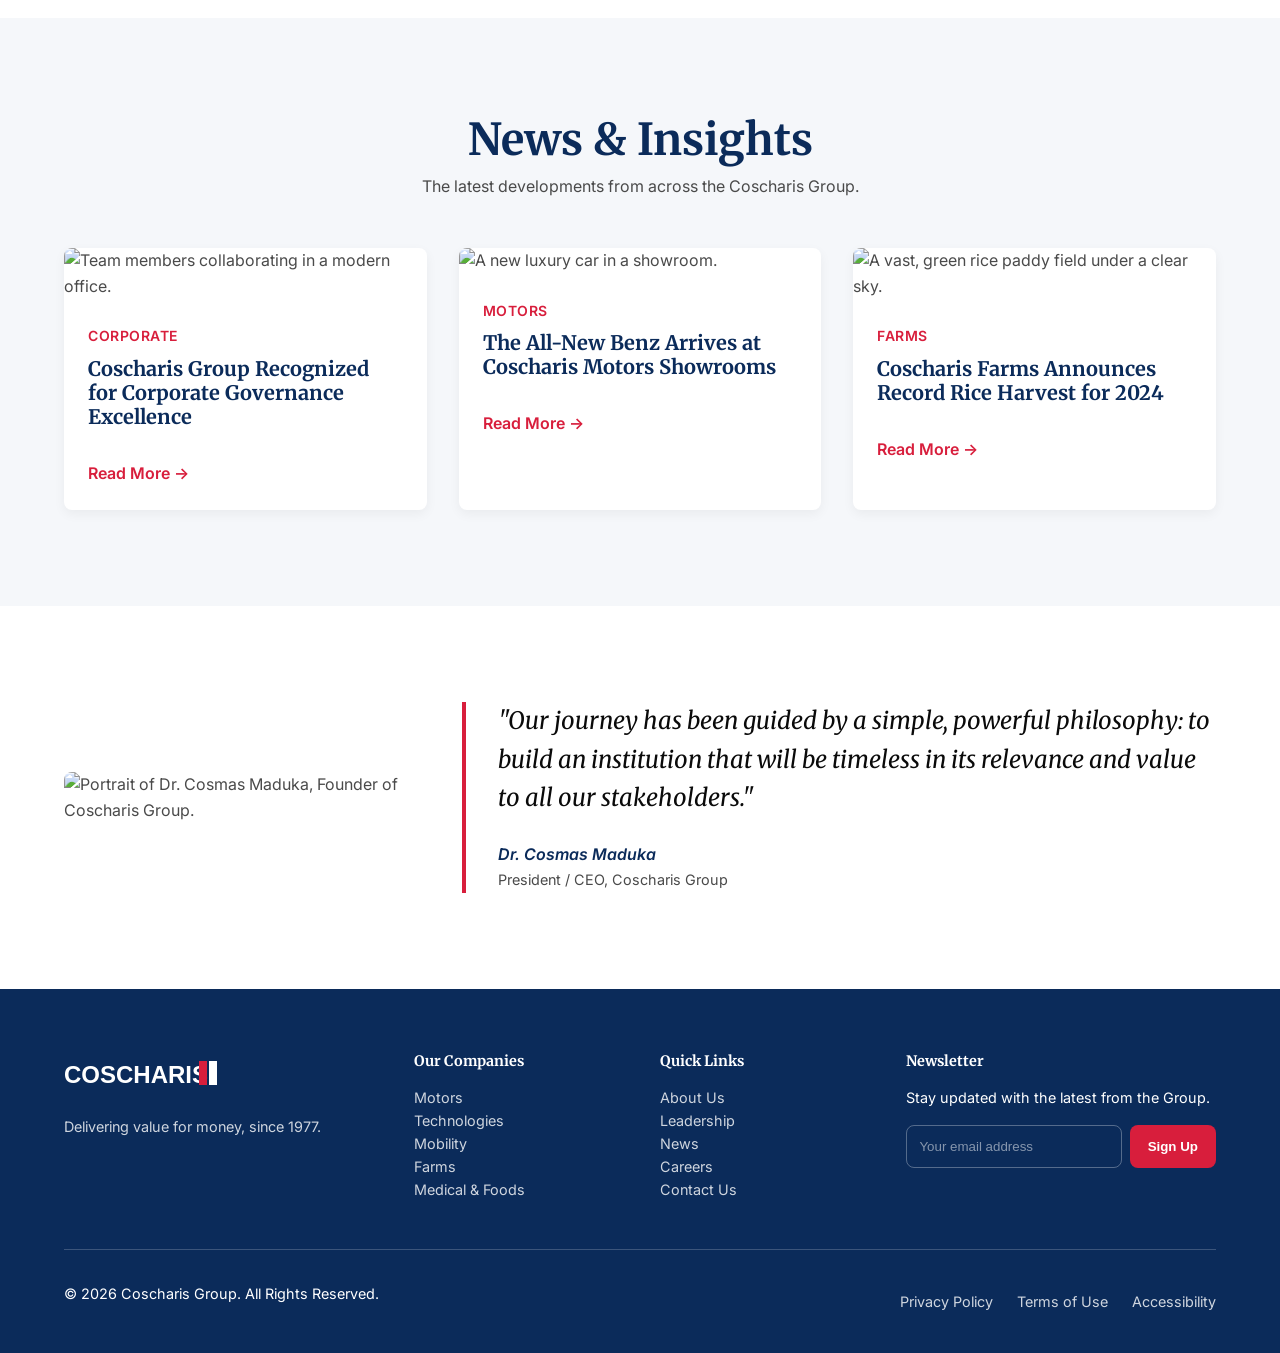
==== commit 4aec9820: "update" ====
--- a/index.html
+++ b/index.html
@@ -169,12 +169,12 @@
                          <img src="https://images.unsplash.com/photo-1605559424843-9e4c228bf1c2?q=80&w=1964&auto=format&fit=crop" alt="A new luxury car in a showroom." class="news-card-image">
                          <div class="news-card-content">
                              <span class="news-card-category">Motors</span>
-                             <h3 class="news-card-title">The All-New Range Rover Arrives at Coscharis Motors Showrooms</h3>
+                             <h3 class="news-card-title">The All-New Benz Arrives at Coscharis Motors Showrooms</h3>
                              <a href="#" class="card-link">Read More</a>
                          </div>
                      </article>
                      <article class="news-card">
-                         <img src="https://images.unsplash.com/photo-1518186213361-b18a38527345?q=80&w=2070&auto=format&fit=crop" alt="A vast, green rice paddy field under a clear sky." class="news-card-image">
+                         <img src="https://i.ibb.co/TMG8qrBk/arrozal-ilhota-1513570.jpg" alt="A vast, green rice paddy field under a clear sky." class="news-card-image">
                          <div class="news-card-content">
                              <span class="news-card-category">Farms</span>
                              <h3 class="news-card-title">Coscharis Farms Announces Record Rice Harvest for 2024</h3>
@@ -216,11 +216,6 @@
                        <rect x="145" y="8" width="8" height="24" fill="white"/>
                     </svg>
                     <p>Delivering value for money, since 1977.</p>
-                    <div class="social-links">
-                        <a href="#" aria-label="LinkedIn"><svg>...</svg></a>
-                        <a href="#" aria-label="Twitter"><svg>...</svg></a>
-                        <a href="#" aria-label="Facebook"><svg>...</svg></a>
-                    </div>
                 </div>
                 <div class="footer-col">
                     <h4>Our Companies</h4>
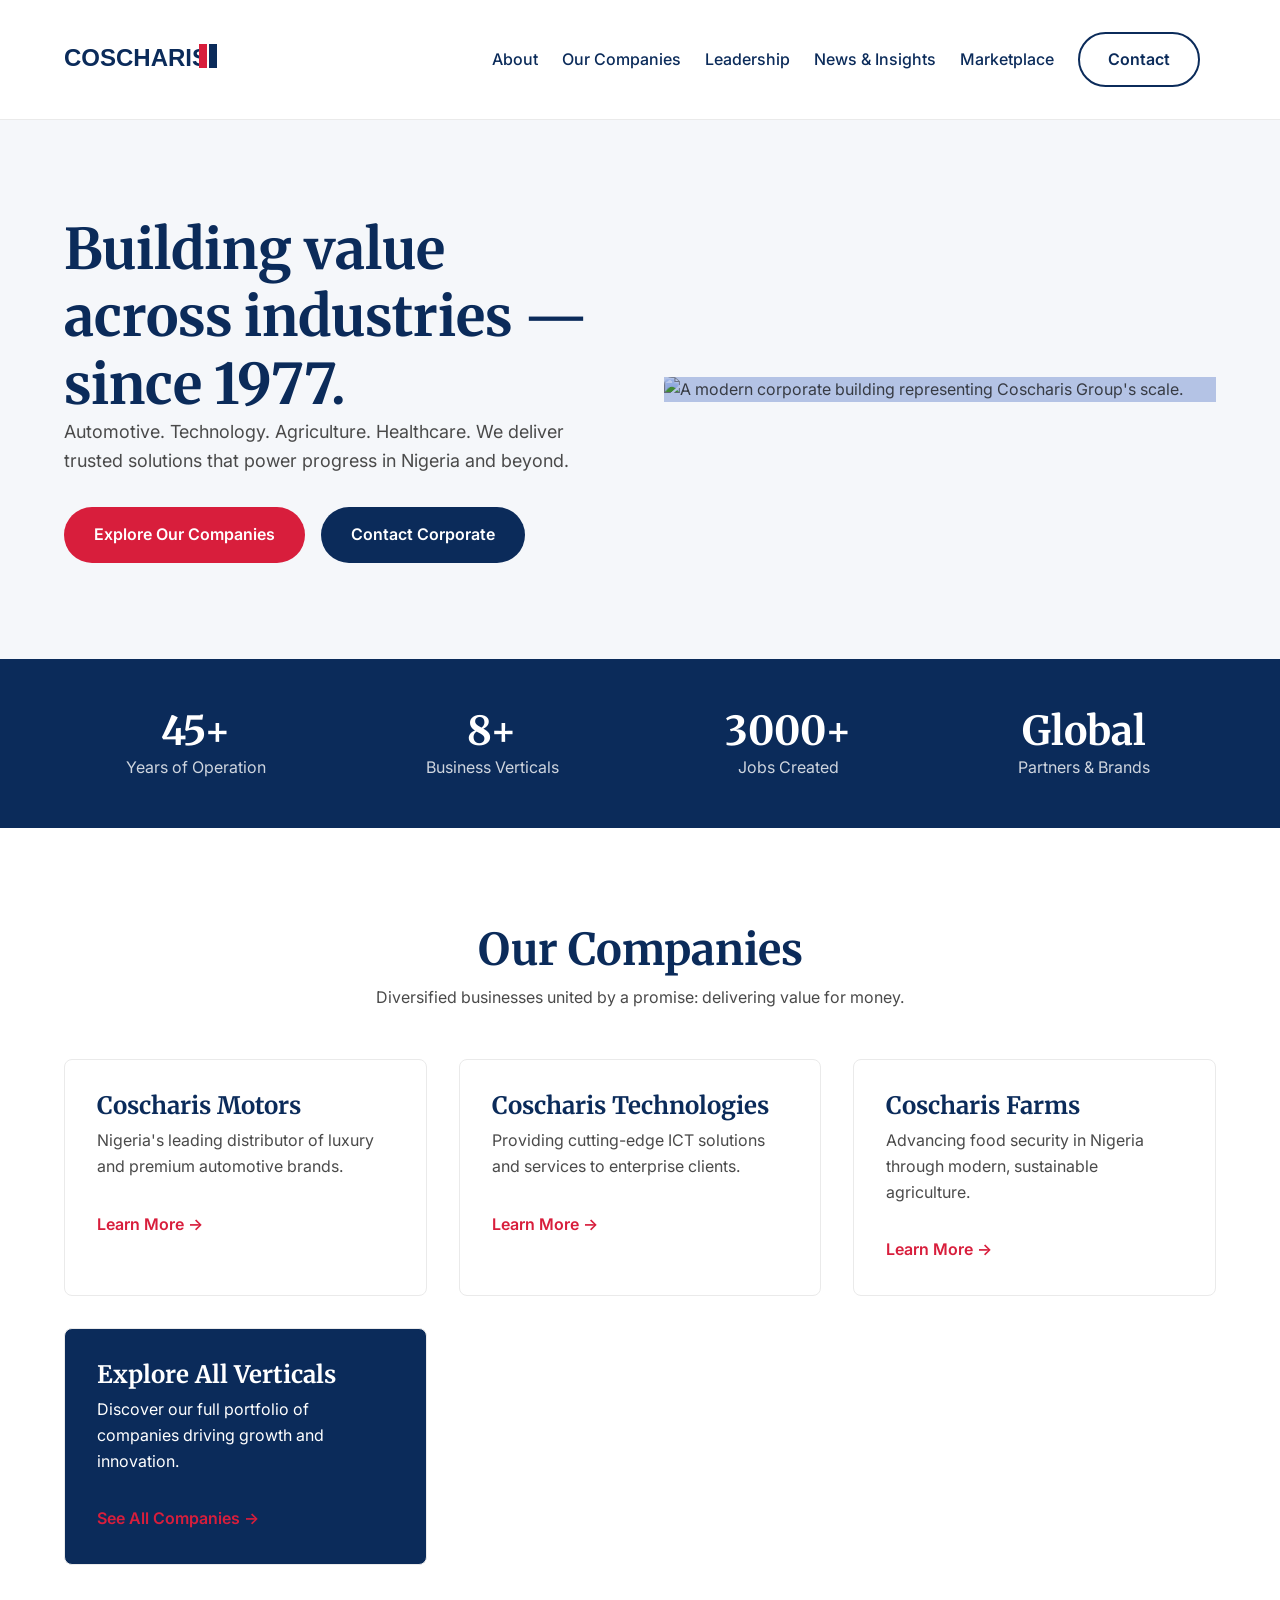
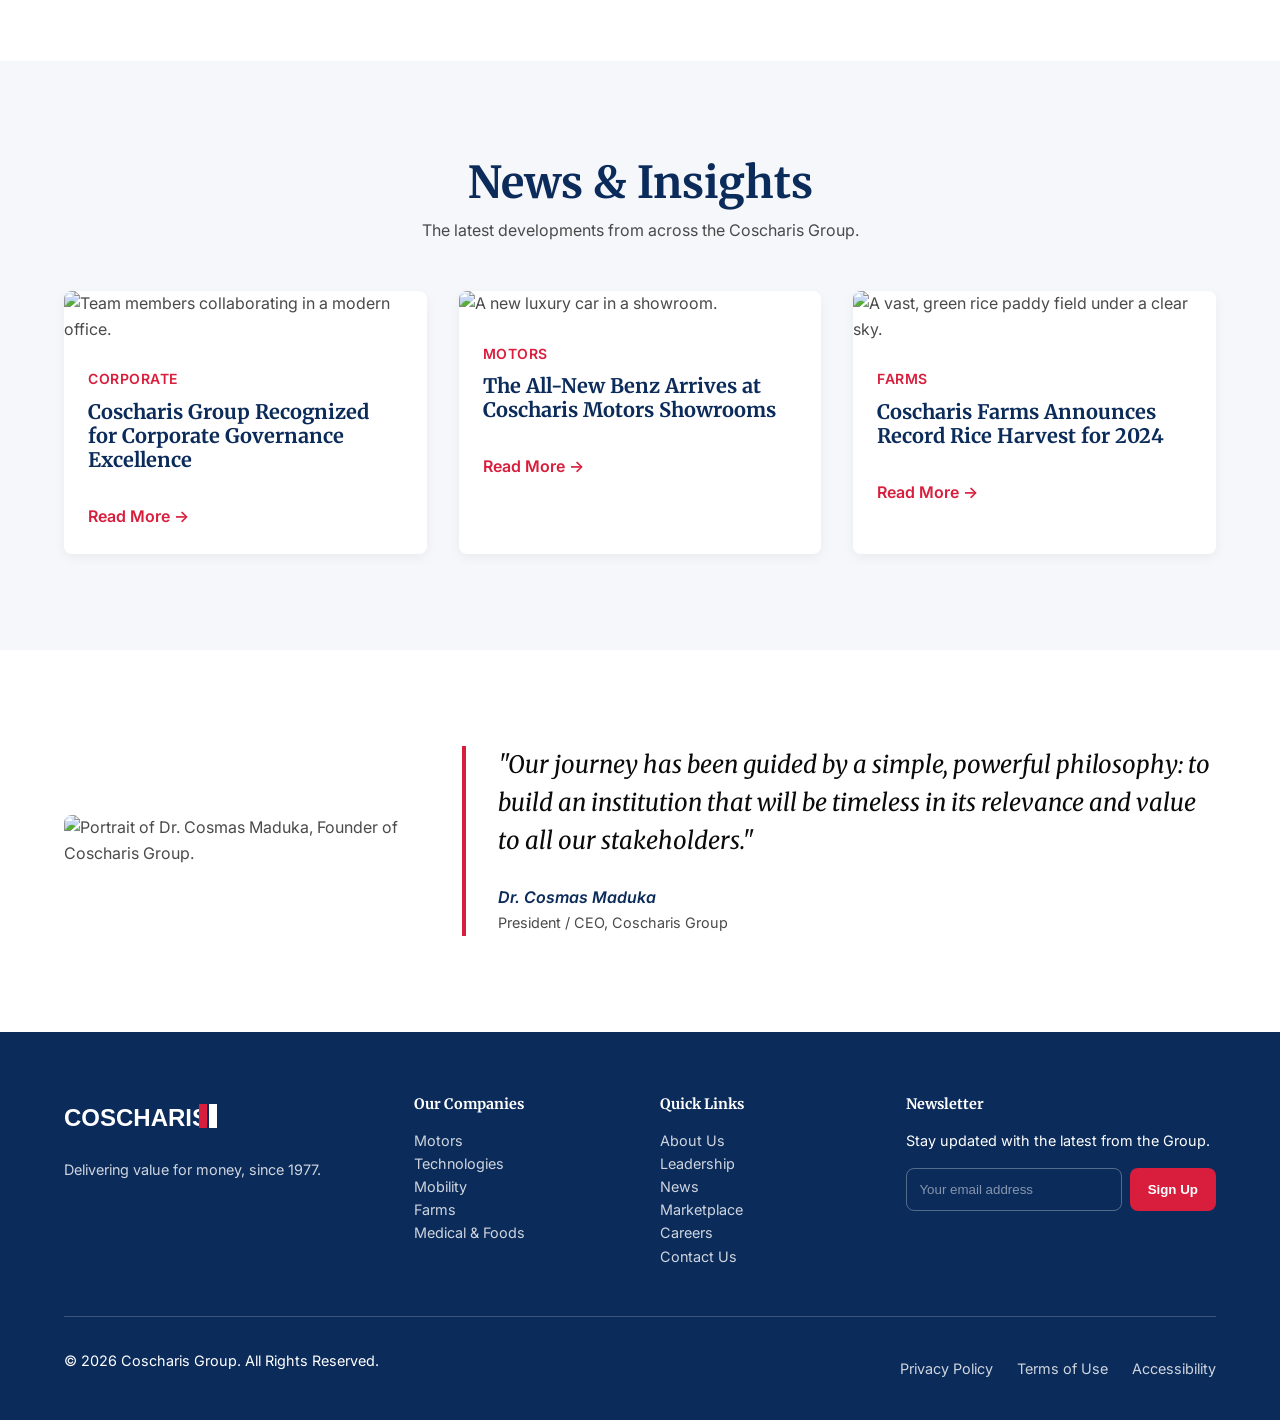
==== commit 5755bcb3: "fill in the blank" ====
--- a/index.html
+++ b/index.html
@@ -53,7 +53,8 @@
                     <li><a href="companies.html">Our Companies</a></li>
                     <li><a href="leadership.html">Leadership</a></li>
                     <li><a href="news.html">News & Insights</a></li>
-                    <li><a href="careers.html">Careers</a></li>
+                    <li><a href="marketplace.html">Marketplace</a></li>
+                    <!-- <li><a href="careers.html">Careers</a></li> -->
                     <li><a href="contact.html" class="btn btn-secondary-outline">Contact</a></li>
                 </ul>
             </nav>
@@ -114,28 +115,21 @@
                         <div class="card-content">
                             <h3 class="card-title">Coscharis Motors</h3>
                             <p>Nigeria's leading distributor of luxury and premium automotive brands.</p>
-                            <a href="#" class="card-link">Learn More</a>
+                            <a href="motors.html" class="card-link">Learn More</a>
                         </div>
                     </article>
                     <article class="card">
                         <div class="card-content">
                             <h3 class="card-title">Coscharis Technologies</h3>
                             <p>Providing cutting-edge ICT solutions and services to enterprise clients.</p>
-                            <a href="#" class="card-link">Learn More</a>
-                        </div>
-                    </article>
-                    <article class="card">
-                        <div class="card-content">
-                            <h3 class="card-title">Coscharis Mobility</h3>
-                            <p>Your trusted partner for vehicle rental, leasing, and fleet management.</p>
-                            <a href="#" class="card-link">Learn More</a>
+                            <a href="technologies.html" class="card-link">Learn More</a>
                         </div>
                     </article>
                     <article class="card">
                         <div class="card-content">
                             <h3 class="card-title">Coscharis Farms</h3>
                             <p>Advancing food security in Nigeria through modern, sustainable agriculture.</p>
-                            <a href="#" class="card-link">Learn More</a>
+                            <a href="farms.html" class="card-link">Learn More</a>
                         </div>
                     </article>
                     <article class="card card-featured">
@@ -233,6 +227,7 @@
                         <li><a href="about.html">About Us</a></li>
                         <li><a href="leadership.html">Leadership</a></li>
                         <li><a href="news.html">News</a></li>
+                        <li><a href="marketplace.html">Marketplace</a></li>
                         <li><a href="careers.html">Careers</a></li>
                         <li><a href="contact.html">Contact Us</a></li>
                     </ul>
--- a/assets/css/style.css
+++ b/assets/css/style.css
@@ -148,7 +148,7 @@
 }
 .main-nav.nav-active ul { display: flex; }
 .main-nav li { margin: 0.5rem 0; }
-.main-nav a {
+.main-nav a:not(.btn) {
     font-weight: 500;
     color: var(--color-navy);
     padding: 0.5rem;
@@ -813,10 +813,284 @@
     display: block; /* Shown only on featured card */
 }
 
+/* News & Job Filters */
+.job-filters {
+    display: flex;
+    flex-wrap: wrap;
+    gap: 0.75rem;
+    margin-bottom: 2.5rem;
+    justify-content: center;
+}
+
+.filter-btn {
+    background-color: var(--color-soft-gray);
+    color: var(--color-body-text);
+    border: 1px solid var(--color-border);
+    padding: 0.6rem 1.25rem;
+    border-radius: 50px;
+    font-weight: 500;
+    cursor: pointer;
+    transition: all var(--transition-fast);
+}
+
+.filter-btn:hover {
+    background-color: var(--color-border);
+    color: var(--color-navy);
+}
+
+.filter-btn.active {
+    background-color: var(--color-navy);
+    color: var(--color-light);
+    border-color: var(--color-navy);
+    font-weight: 600;
+}
+
 /* Make news cards visible or hidden for filtering */
 .news-card.hidden {
     display: none;
 }
+
+/* 8.6. Marketplace Page Styles */
+.marketplace-layout {
+    display: grid;
+    grid-template-columns: 1fr;
+    gap: 3rem;
+}
+
+.filter-sidebar h3 {
+    margin-bottom: 1rem;
+    font-size: 1.5rem;
+}
+
+.filter-categories {
+    list-style: none;
+    padding: 0;
+}
+
+.filter-categories li {
+    margin-bottom: 0.5rem;
+}
+
+.filter-option {
+    background: none;
+    border: none;
+    padding: 0.5rem 0;
+    width: 100%;
+    text-align: left;
+    font-size: 1rem;
+    font-weight: 500;
+    color: var(--color-body-text);
+    cursor: pointer;
+    transition: color var(--transition-fast);
+}
+
+.filter-option:hover {
+    color: var(--color-accent-red);
+}
+
+.filter-option.active {
+    font-weight: 700;
+    color: var(--color-navy);
+}
+
+.filter-sub-categories {
+    list-style: none;
+    padding-left: 1.5rem;
+    margin-top: 0.5rem;
+    max-height: 0;
+    overflow: hidden;
+    transition: max-height 0.4s ease-in-out;
+}
+
+.filter-categories li.is-open > .filter-sub-categories {
+    max-height: 500px; /* Adjust as needed */
+}
+
+.category-toggle {
+    display: flex;
+    justify-content: space-between;
+    align-items: center;
+}
+
+.category-toggle .filter-option {
+    flex-grow: 1;
+}
+
+.toggle-icon {
+    width: 24px;
+    height: 24px;
+    background: none;
+    border: none;
+    cursor: pointer;
+    position: relative;
+    padding: 0;
+}
+
+.toggle-icon::before,
+.toggle-icon::after {
+    content: '';
+    position: absolute;
+    top: 50%;
+    left: 50%;
+    width: 12px;
+    height: 2px;
+    background-color: var(--color-navy);
+    transition: transform 0.3s ease;
+}
+
+.toggle-icon::after {
+    transform: translate(-50%, -50%) rotate(90deg);
+}
+.toggle-icon::before {
+    transform: translate(-50%, -50%);
+}
+
+.filter-categories li.is-open > .category-toggle .toggle-icon::after {
+    transform: translate(-50%, -50%) rotate(0deg);
+}
+
+.product-grid {
+    display: grid;
+    grid-template-columns: repeat(auto-fill, minmax(280px, 1fr));
+    gap: 2rem;
+}
+
+.product-card {
+    background: var(--color-light);
+    border-radius: var(--border-radius);
+    overflow: hidden;
+    transition: transform var(--transition-fast), box-shadow var(--transition-fast);
+    display: flex;
+    flex-direction: column;
+    box-shadow: var(--shadow-soft);
+    border: 1px solid var(--color-border);
+}
+
+.product-card:hover {
+    transform: translateY(-8px);
+    box-shadow: var(--shadow-lift);
+}
+
+.product-card img {
+    width: 100%;
+    height: 240px;
+    object-fit: cover;
+    display: block;
+}
+
+.product-card-content {
+    padding: 1.25rem;
+    flex-grow: 1;
+    display: flex;
+    flex-direction: column;
+}
+
+.product-name {
+    font-size: 1.15rem;
+    font-weight: 600;
+    font-family: var(--font-heading);
+    color: var(--color-navy);
+    margin-bottom: 0.25rem;
+}
+
+.product-category {
+    font-size: 0.8rem;
+    text-transform: uppercase;
+    letter-spacing: 0.5px;
+    color: var(--color-body-text);
+    margin-bottom: 1rem;
+}
+
+.product-price {
+    font-size: 1.25rem;
+    font-weight: 700;
+    color: var(--color-accent-red);
+    margin-top: auto;
+}
+
+.product-card.hidden {
+    display: none;
+}
+
+
+@media (min-width: 992px) {
+    .marketplace-layout {
+        grid-template-columns: 280px 1fr;
+    }
+}
+
+
+/* 8.5. Motors Page Styles */
+.brands-grid {
+    display: grid;
+    grid-template-columns: repeat(2, 1fr);
+    gap: 1.5rem;
+    align-items: center;
+    justify-content: center;
+}
+
+.brand-logo-item {
+    background-color: var(--color-light);
+    padding: 1.5rem;
+    border: 1px solid var(--color-border);
+    border-radius: var(--border-radius);
+    display: flex;
+    justify-content: center;
+    align-items: center;
+    transition: transform var(--transition-fast), box-shadow var(--transition-fast);
+    height: 120px; /* Consistent height */
+}
+
+.brand-logo-item:hover {
+    transform: translateY(-5px);
+    box-shadow: var(--shadow-lift);
+}
+
+.brand-logo-item img {
+    max-width: 100%;
+    max-height: 60px; /* Control logo size */
+    height: auto;
+    filter: grayscale(100%);
+    opacity: 0.7;
+    transition: filter var(--transition-fast), opacity var(--transition-fast);
+}
+
+.brand-logo-item:hover img {
+    filter: grayscale(0%);
+    opacity: 1;
+}
+
+.option-card {
+    background: var(--color-light);
+    border-radius: var(--border-radius);
+    box-shadow: var(--shadow-soft);
+    padding: 2rem;
+    text-align: center;
+    transition: transform var(--transition-fast), box-shadow var(--transition-fast);
+}
+.option-card:hover {
+    transform: translateY(-5px);
+    box-shadow: var(--shadow-lift);
+}
+
+.option-card-icon {
+    margin-bottom: 1.5rem;
+    color: var(--color-accent-red);
+}
+
+.option-card .card-title {
+    font-size: 1.2rem;
+    margin-bottom: 0.5rem;
+}
+
+.option-card p {
+    margin-bottom: 1.5rem;
+}
+
+.option-card .btn {
+    width: 100%;
+}
+
 
 /* 9. Accessibility & Animations */
 :focus-visible {
@@ -847,7 +1121,7 @@
         align-items: center;
     }
     .main-nav li { margin: 0; }
-    .main-nav a { padding: 0.25rem 0; }
+    .main-nav a:not(.btn) { padding: 0.25rem 0; }
     
     .hero-grid { grid-template-columns: 1fr 1fr; }
     .leadership-highlight-grid { grid-template-columns: 350px 1fr; }
@@ -874,6 +1148,18 @@
     /* ... (existing styles) ... */
     .companies-grid {
         grid-template-columns: repeat(3, 1fr);
+    }
+}
+
+@media (min-width: 768px) {
+    .brands-grid {
+        grid-template-columns: repeat(4, 1fr);
+    }
+}
+
+@media (min-width: 992px) {
+    .brands-grid {
+        grid-template-columns: repeat(5, 1fr);
     }
 }
 
